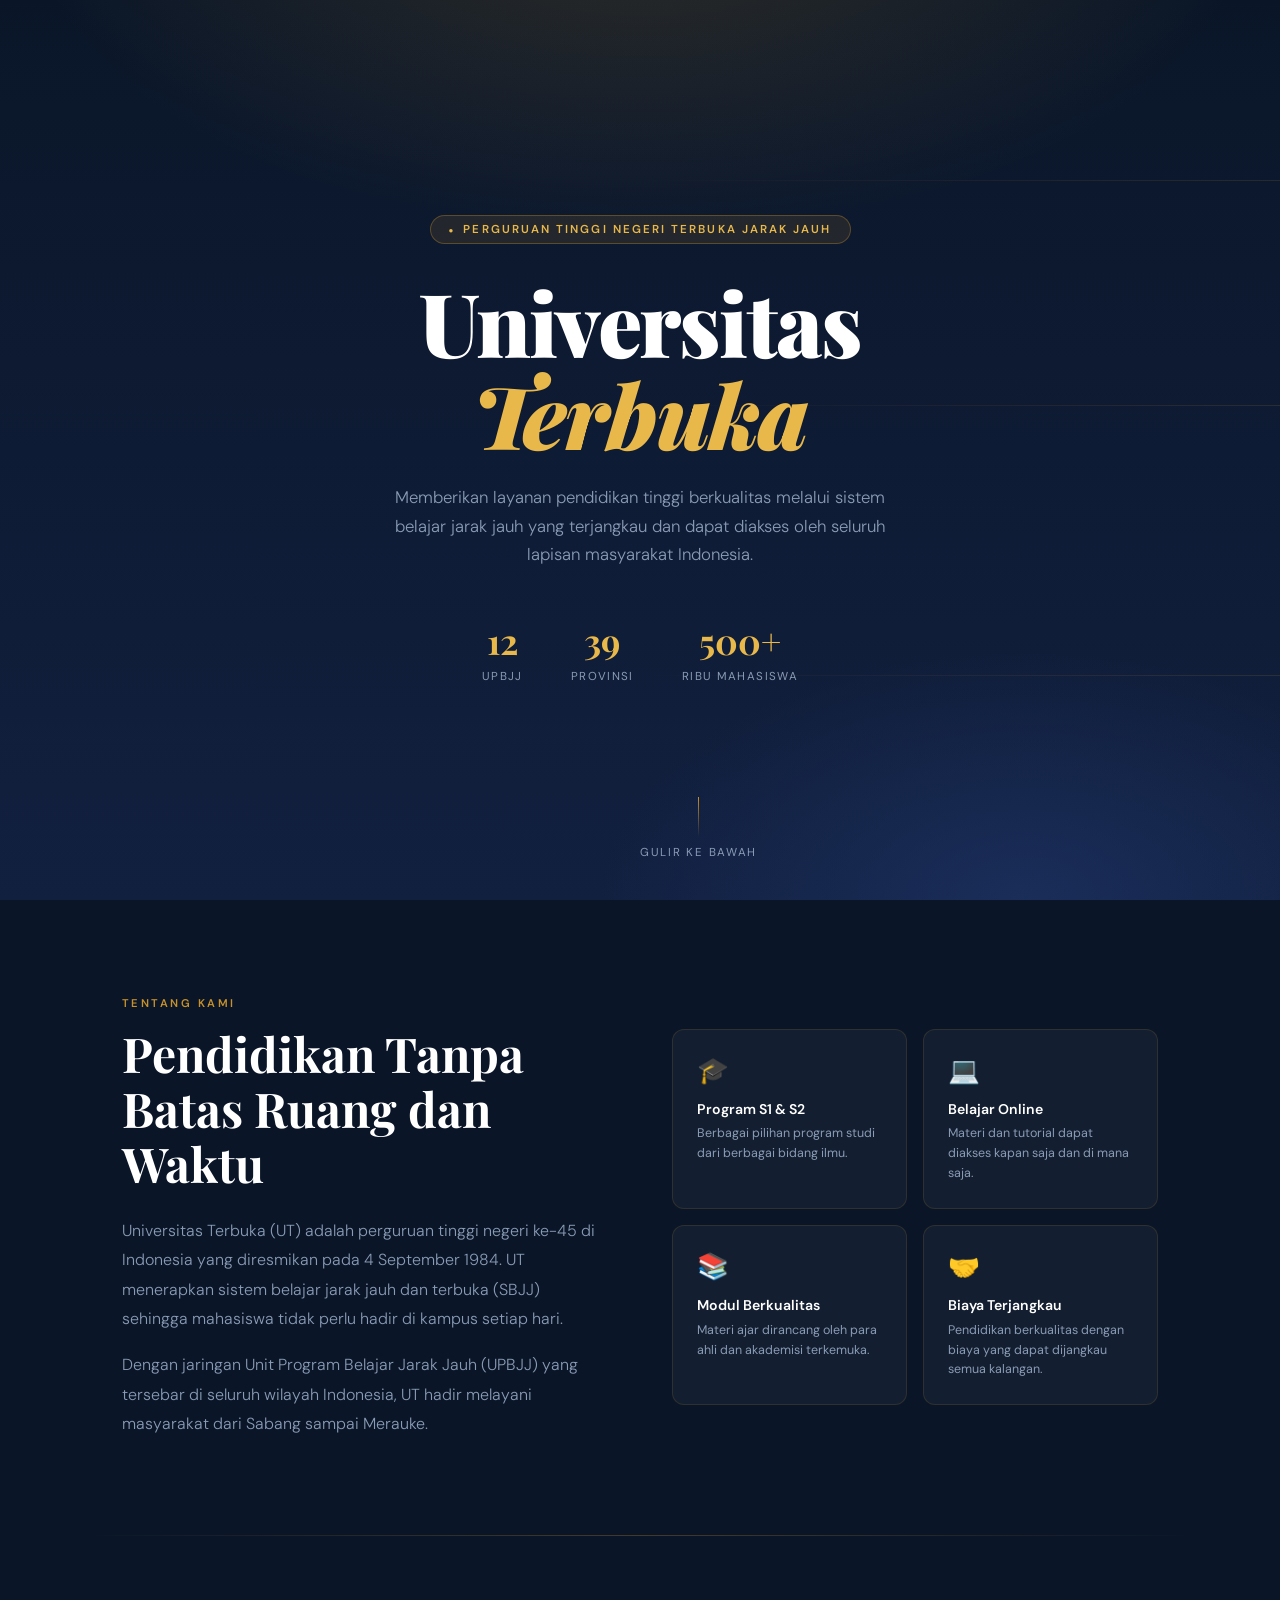
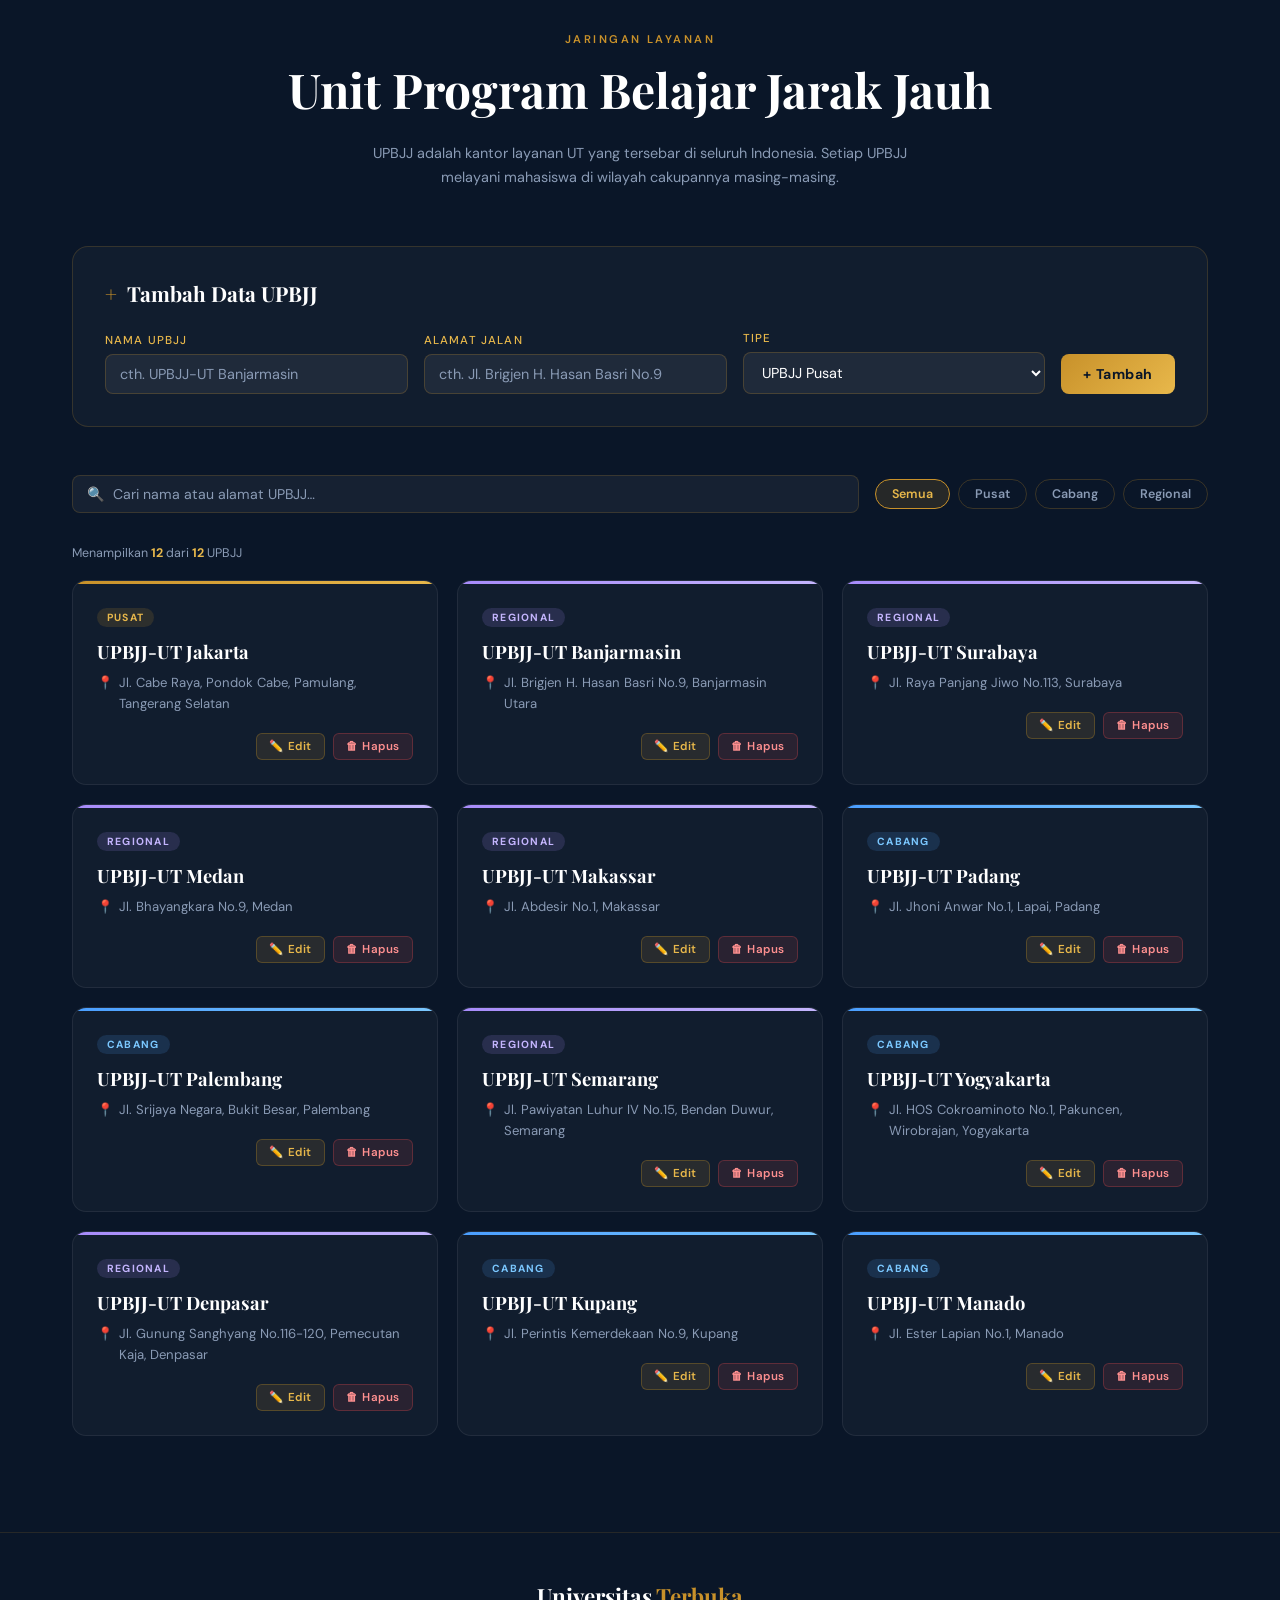
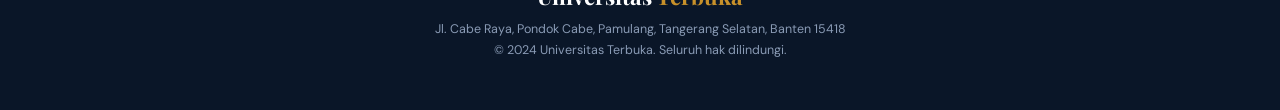
==== index.html @ 346e29a4 "add file via uploads" ====
<!DOCTYPE html>
<html lang="id">
<head>
  <meta charset="UTF-8" />
  <meta name="viewport" content="width=device-width, initial-scale=1.0" />
  <title>Portal UPBJJ Universitas Terbuka</title>

  <!-- Google Fonts -->
  <link href="https://fonts.googleapis.com/css2?family=Playfair+Display:wght@400;700;900&family=DM+Sans:wght@300;400;500;600&display=swap" rel="stylesheet" />

  <!-- Stylesheet -->
  <link rel="stylesheet" href="style.css" />
</head>
<body>

  <!-- ============================================================
       HERO
       ============================================================ -->
  <section class="hero">
    <div class="hero-bg"></div>

    <div class="hero-lines">
      <span></span>
      <span></span>
      <span></span>
    </div>

    <div class="hero-content">
      <div class="badge">Perguruan Tinggi Negeri Terbuka Jarak Jauh</div>

      <h1>Universitas<br /><em>Terbuka</em></h1>

      <p class="hero-sub">
        Memberikan layanan pendidikan tinggi berkualitas melalui sistem belajar
        jarak jauh yang terjangkau dan dapat diakses oleh seluruh lapisan
        masyarakat Indonesia.
      </p>

      <div class="hero-stats">
        <div class="stat-item">
          <span class="stat-num" id="totalCount">0</span>
          <span class="stat-label">UPBJJ</span>
        </div>
        <div class="stat-item">
          <span class="stat-num">39</span>
          <span class="stat-label">Provinsi</span>
        </div>
        <div class="stat-item">
          <span class="stat-num">500+</span>
          <span class="stat-label">Ribu Mahasiswa</span>
        </div>
      </div>
    </div>

    <div class="scroll-hint">
      <div class="scroll-line"></div>
      Gulir ke bawah
    </div>
  </section>

  <!-- ============================================================
       TENTANG UT
       ============================================================ -->
  <section style="position:relative;z-index:1;">
    <div class="about">

      <!-- Teks deskripsi -->
      <div>
        <p class="section-label">Tentang Kami</p>
        <h2 class="section-title">Pendidikan Tanpa Batas Ruang dan Waktu</h2>
        <p class="section-body">
          Universitas Terbuka (UT) adalah perguruan tinggi negeri ke-45 di Indonesia
          yang diresmikan pada 4 September 1984. UT menerapkan sistem belajar jarak
          jauh dan terbuka (SBJJ) sehingga mahasiswa tidak perlu hadir di kampus setiap hari.
        </p>
        <p class="section-body">
          Dengan jaringan Unit Program Belajar Jarak Jauh (UPBJJ) yang tersebar di
          seluruh wilayah Indonesia, UT hadir melayani masyarakat dari Sabang sampai Merauke.
        </p>
      </div>

      <!-- Kartu keunggulan -->
      <div class="about-cards">
        <div class="about-card">
          <div class="about-card-icon">🎓</div>
          <h4>Program S1 &amp; S2</h4>
          <p>Berbagai pilihan program studi dari berbagai bidang ilmu.</p>
        </div>
        <div class="about-card">
          <div class="about-card-icon">💻</div>
          <h4>Belajar Online</h4>
          <p>Materi dan tutorial dapat diakses kapan saja dan di mana saja.</p>
        </div>
        <div class="about-card">
          <div class="about-card-icon">📚</div>
          <h4>Modul Berkualitas</h4>
          <p>Materi ajar dirancang oleh para ahli dan akademisi terkemuka.</p>
        </div>
        <div class="about-card">
          <div class="about-card-icon">🤝</div>
          <h4>Biaya Terjangkau</h4>
          <p>Pendidikan berkualitas dengan biaya yang dapat dijangkau semua kalangan.</p>
        </div>
      </div>

    </div>
  </section>

  <!-- Garis pemisah -->
  <div class="divider" style="max-width:1100px;margin:0 auto;"></div>

  <!-- ============================================================
       UPBJJ — Data & Form
       ============================================================ -->
  <section class="upbjj-section">

    <!-- Judul seksi -->
    <div class="upbjj-header">
      <p class="section-label">Jaringan Layanan</p>
      <h2 class="section-title">Unit Program Belajar Jarak Jauh</h2>
      <p style="color:var(--text-muted);font-size:0.9rem;max-width:540px;margin:0 auto;line-height:1.7;">
        UPBJJ adalah kantor layanan UT yang tersebar di seluruh Indonesia.
        Setiap UPBJJ melayani mahasiswa di wilayah cakupannya masing-masing.
      </p>
    </div>

    <!-- Form tambah UPBJJ -->
    <div class="upbjj-form">
      <div class="form-title"><span>+</span> Tambah Data UPBJJ</div>
      <div class="form-grid">

        <div class="field">
          <label for="inp-nama">Nama UPBJJ</label>
          <input type="text" id="inp-nama" placeholder="cth. UPBJJ-UT Banjarmasin" />
        </div>

        <div class="field">
          <label for="inp-jalan">Alamat Jalan</label>
          <input type="text" id="inp-jalan" placeholder="cth. Jl. Brigjen H. Hasan Basri No.9" />
        </div>

        <div class="field">
          <label for="inp-tipe">Tipe</label>
          <select id="inp-tipe">
            <option value="pusat">UPBJJ Pusat</option>
            <option value="cabang">UPBJJ Cabang</option>
            <option value="regional">UPBJJ Regional</option>
          </select>
        </div>

        <div class="field">
          <button class="btn-add" onclick="addUPBJJ()">+ Tambah</button>
        </div>

      </div>
    </div>

    <!-- Filter & pencarian -->
    <div class="filter-bar">
      <input
        type="text"
        id="search-input"
        placeholder="🔍  Cari nama atau alamat UPBJJ…"
        oninput="renderCards()"
      />
      <div class="filter-chips">
        <button class="chip active" data-type="all"      onclick="setFilter('all', this)">Semua</button>
        <button class="chip"        data-type="pusat"    onclick="setFilter('pusat', this)">Pusat</button>
        <button class="chip"        data-type="cabang"   onclick="setFilter('cabang', this)">Cabang</button>
        <button class="chip"        data-type="regional" onclick="setFilter('regional', this)">Regional</button>
      </div>
    </div>

    <!-- Keterangan jumlah hasil -->
    <div class="count-bar" id="count-bar"></div>

    <!-- Grid kartu UPBJJ -->
    <div class="upbjj-grid" id="upbjj-grid"></div>

  </section>

  <!-- ============================================================
       FOOTER
       ============================================================ -->
  <footer>
    <div class="footer-logo">Universitas <span>Terbuka</span></div>
    <p>
      Jl. Cabe Raya, Pondok Cabe, Pamulang, Tangerang Selatan, Banten 15418<br />
      © 2024 Universitas Terbuka. Seluruh hak dilindungi.
    </p>
  </footer>

  <!-- ============================================================
       MODAL EDIT
       ============================================================ -->
  <div class="modal-overlay" id="edit-modal">
    <div class="modal">
      <h3>Edit Data UPBJJ</h3>
      <div class="modal-fields">

        <div class="field">
          <label for="edit-nama">Nama UPBJJ</label>
          <input type="text" id="edit-nama" placeholder="Nama UPBJJ" />
        </div>

        <div class="field">
          <label for="edit-jalan">Alamat Jalan</label>
          <input type="text" id="edit-jalan" placeholder="Alamat jalan" />
        </div>

        <div class="field">
          <label for="edit-tipe">Tipe</label>
          <select id="edit-tipe">
            <option value="pusat">UPBJJ Pusat</option>
            <option value="cabang">UPBJJ Cabang</option>
            <option value="regional">UPBJJ Regional</option>
          </select>
        </div>

      </div>
      <div class="modal-actions">
        <button class="btn-cancel" onclick="closeModal()">Batal</button>
        <button class="btn-save"   onclick="saveEdit()">Simpan</button>
      </div>
    </div>
  </div>

  <!-- Toast notifikasi -->
  <div class="toast" id="toast"></div>

  <!-- JavaScript -->
  <script src="app.js"></script>

</body>
</html>
---- style.css ----
/* ── CSS VARIABLES ── */
:root {
  --gold: #c8912a;
  --gold-light: #e8b84b;
  --navy: #0a1628;
  --navy-mid: #122040;
  --navy-light: #1c3160;
  --cream: #f5efe0;
  --cream-dark: #e8dfc8;
  --white: #ffffff;
  --text-muted: #8a9bb5;
}

/* ── RESET ── */
* {
  margin: 0;
  padding: 0;
  box-sizing: border-box;
}

/* ── BASE ── */
body {
  font-family: "DM Sans", sans-serif;
  background: var(--navy);
  color: var(--cream);
  min-height: 100vh;
  overflow-x: hidden;
}

/* Noise texture overlay */
body::before {
  content: "";
  position: fixed;
  inset: 0;
  background-image: url("data:image/svg+xml,%3Csvg viewBox='0 0 200 200' xmlns='http://www.w3.org/2000/svg'%3E%3Cfilter id='n'%3E%3CfeTurbulence type='fractalNoise' baseFrequency='0.9' numOctaves='4' stitchTiles='stitch'/%3E%3C/filter%3E%3Crect width='100%25' height='100%25' filter='url(%23n)' opacity='0.04'/%3E%3C/svg%3E");
  pointer-events: none;
  z-index: 0;
  opacity: 0.4;
}

/* ── ANIMATIONS ── */
@keyframes fadeUp {
  from {
    opacity: 0;
    transform: translateY(20px);
  }
  to {
    opacity: 1;
    transform: none;
  }
}

@keyframes scanline {
  0% {
    transform: translateX(-100%);
  }
  100% {
    transform: translateX(100%);
  }
}

@keyframes pulse {
  0%,
  100% {
    opacity: 0.4;
  }
  50% {
    opacity: 1;
  }
}

@keyframes cardIn {
  from {
    opacity: 0;
    transform: translateY(12px);
  }
  to {
    opacity: 1;
    transform: none;
  }
}

@keyframes modalIn {
  from {
    opacity: 0;
    transform: scale(0.94);
  }
  to {
    opacity: 1;
    transform: none;
  }
}

/* ============================================================
   HERO
   ============================================================ */
.hero {
  position: relative;
  min-height: 100vh;
  display: flex;
  flex-direction: column;
  align-items: center;
  justify-content: center;
  text-align: center;
  padding: 4rem 2rem;
  overflow: hidden;
}

.hero-bg {
  position: absolute;
  inset: 0;
  background:
    radial-gradient(
      ellipse 80% 60% at 50% -10%,
      rgba(200, 145, 42, 0.18) 0%,
      transparent 60%
    ),
    radial-gradient(
      ellipse 60% 50% at 80% 100%,
      rgba(28, 49, 96, 0.8) 0%,
      transparent 55%
    ),
    linear-gradient(180deg, var(--navy) 0%, var(--navy-mid) 100%);
  z-index: 0;
}

/* Decorative scan lines */
.hero-lines {
  position: absolute;
  inset: 0;
  z-index: 0;
  overflow: hidden;
}
.hero-lines span {
  position: absolute;
  background: linear-gradient(
    90deg,
    transparent,
    rgba(200, 145, 42, 0.15),
    transparent
  );
  height: 1px;
  width: 100%;
  animation: scanline 6s linear infinite;
}
.hero-lines span:nth-child(1) {
  top: 20%;
  animation-delay: 0s;
}
.hero-lines span:nth-child(2) {
  top: 45%;
  animation-delay: 2s;
}
.hero-lines span:nth-child(3) {
  top: 75%;
  animation-delay: 4s;
}

.hero-content {
  position: relative;
  z-index: 2;
  max-width: 860px;
}

/* Badge pill */
.badge {
  display: inline-flex;
  align-items: center;
  gap: 8px;
  background: rgba(200, 145, 42, 0.12);
  border: 1px solid rgba(200, 145, 42, 0.35);
  color: var(--gold-light);
  font-size: 0.72rem;
  font-weight: 600;
  letter-spacing: 0.18em;
  text-transform: uppercase;
  padding: 6px 18px;
  border-radius: 999px;
  margin-bottom: 2rem;
  animation: fadeUp 0.8s ease both;
}
.badge::before {
  content: "●";
  font-size: 0.5rem;
}

h1 {
  font-family: "Playfair Display", serif;
  font-size: clamp(2.8rem, 7vw, 5.5rem);
  font-weight: 900;
  line-height: 1.05;
  letter-spacing: -0.02em;
  color: var(--white);
  animation: fadeUp 0.8s 0.1s ease both;
}
h1 em {
  font-style: italic;
  color: var(--gold-light);
}

.hero-sub {
  margin-top: 1.4rem;
  font-size: 1.05rem;
  font-weight: 300;
  color: var(--text-muted);
  max-width: 520px;
  margin-left: auto;
  margin-right: auto;
  line-height: 1.7;
  animation: fadeUp 0.8s 0.2s ease both;
}

/* Stats row */
.hero-stats {
  display: flex;
  justify-content: center;
  gap: 3rem;
  margin-top: 3rem;
  animation: fadeUp 0.8s 0.3s ease both;
}
.stat-item {
  text-align: center;
}
.stat-num {
  font-family: "Playfair Display", serif;
  font-size: 2.2rem;
  font-weight: 700;
  color: var(--gold-light);
  display: block;
}
.stat-label {
  font-size: 0.72rem;
  letter-spacing: 0.12em;
  text-transform: uppercase;
  color: var(--text-muted);
}

/* Scroll hint */
.scroll-hint {
  position: absolute;
  bottom: 2.5rem;
  left: 50%;
  transform: translateX(-50%);
  z-index: 2;
  display: flex;
  flex-direction: column;
  align-items: center;
  gap: 8px;
  color: var(--text-muted);
  font-size: 0.72rem;
  letter-spacing: 0.15em;
  text-transform: uppercase;
  animation: fadeUp 1s 0.5s ease both;
}
.scroll-line {
  width: 1px;
  height: 40px;
  background: linear-gradient(to bottom, var(--gold), transparent);
  animation: pulse 2s ease-in-out infinite;
}

/* ============================================================
   ABOUT SECTION
   ============================================================ */
.about {
  position: relative;
  z-index: 1;
  padding: 6rem 2rem;
  max-width: 1100px;
  margin: 0 auto;
  display: grid;
  grid-template-columns: 1fr 1fr;
  gap: 4rem;
  align-items: center;
}

@media (max-width: 768px) {
  .about {
    grid-template-columns: 1fr;
    gap: 2rem;
  }
}

/* Shared section typography */
.section-label {
  font-size: 0.7rem;
  letter-spacing: 0.22em;
  text-transform: uppercase;
  color: var(--gold);
  font-weight: 600;
  margin-bottom: 1rem;
}
.section-title {
  font-family: "Playfair Display", serif;
  font-size: clamp(2rem, 4vw, 3rem);
  font-weight: 700;
  line-height: 1.15;
  color: var(--white);
  margin-bottom: 1.5rem;
}
.section-body {
  color: var(--text-muted);
  line-height: 1.85;
  font-weight: 300;
}
.section-body + .section-body {
  margin-top: 1rem;
}

/* About feature cards */
.about-cards {
  display: grid;
  grid-template-columns: 1fr 1fr;
  gap: 1rem;
}
.about-card {
  background: rgba(255, 255, 255, 0.04);
  border: 1px solid rgba(200, 145, 42, 0.15);
  border-radius: 12px;
  padding: 1.5rem;
  transition:
    border-color 0.3s,
    background 0.3s;
}
.about-card:hover {
  border-color: rgba(200, 145, 42, 0.45);
  background: rgba(200, 145, 42, 0.06);
}
.about-card-icon {
  font-size: 1.6rem;
  margin-bottom: 0.8rem;
}
.about-card h4 {
  font-size: 0.88rem;
  font-weight: 600;
  color: var(--white);
  margin-bottom: 0.4rem;
}
.about-card p {
  font-size: 0.78rem;
  color: var(--text-muted);
  line-height: 1.6;
}

/* Section divider */
.divider {
  width: 100%;
  height: 1px;
  background: linear-gradient(
    90deg,
    transparent,
    rgba(200, 145, 42, 0.3),
    transparent
  );
  margin: 0 auto;
}

/* ============================================================
   UPBJJ SECTION
   ============================================================ */
.upbjj-section {
  position: relative;
  z-index: 1;
  padding: 6rem 2rem;
  max-width: 1200px;
  margin: 0 auto;
}

.upbjj-header {
  text-align: center;
  margin-bottom: 3.5rem;
}

/* ── Input Form ── */
.upbjj-form {
  background: rgba(255, 255, 255, 0.03);
  border: 1px solid rgba(200, 145, 42, 0.2);
  border-radius: 16px;
  padding: 2rem;
  margin-bottom: 3rem;
}

.form-title {
  font-family: "Playfair Display", serif;
  font-size: 1.3rem;
  font-weight: 700;
  color: var(--white);
  margin-bottom: 1.5rem;
  display: flex;
  align-items: center;
  gap: 10px;
}
.form-title span {
  color: var(--gold);
}

.form-grid {
  display: grid;
  grid-template-columns: 1fr 1fr 1fr auto;
  gap: 1rem;
  align-items: end;
}
@media (max-width: 900px) {
  .form-grid {
    grid-template-columns: 1fr 1fr;
  }
}
@media (max-width: 600px) {
  .form-grid {
    grid-template-columns: 1fr;
  }
}

/* Form field */
.field label {
  display: block;
  font-size: 0.72rem;
  letter-spacing: 0.1em;
  text-transform: uppercase;
  color: var(--gold-light);
  margin-bottom: 6px;
  font-weight: 500;
}
.field input,
.field select {
  width: 100%;
  background: rgba(255, 255, 255, 0.06);
  border: 1px solid rgba(200, 145, 42, 0.25);
  border-radius: 8px;
  padding: 10px 14px;
  color: var(--white);
  font-family: "DM Sans", sans-serif;
  font-size: 0.9rem;
  outline: none;
  transition:
    border-color 0.2s,
    background 0.2s;
}
.field input::placeholder {
  color: var(--text-muted);
}
.field input:focus,
.field select:focus {
  border-color: var(--gold);
  background: rgba(200, 145, 42, 0.08);
}
.field select option {
  background: var(--navy-mid);
  color: var(--white);
}

/* Add button */
.btn-add {
  background: linear-gradient(135deg, var(--gold), var(--gold-light));
  color: var(--navy);
  border: none;
  border-radius: 8px;
  padding: 10px 22px;
  font-family: "DM Sans", sans-serif;
  font-size: 0.88rem;
  font-weight: 700;
  cursor: pointer;
  white-space: nowrap;
  letter-spacing: 0.04em;
  transition:
    transform 0.15s,
    box-shadow 0.15s;
  height: 40px;
}
.btn-add:hover {
  transform: translateY(-2px);
  box-shadow: 0 8px 20px rgba(200, 145, 42, 0.4);
}
.btn-add:active {
  transform: translateY(0);
}

/* ── Filter Bar ── */
.filter-bar {
  display: flex;
  gap: 1rem;
  align-items: center;
  flex-wrap: wrap;
  margin-bottom: 2rem;
}
.filter-bar input {
  flex: 1;
  min-width: 200px;
  background: rgba(255, 255, 255, 0.05);
  border: 1px solid rgba(200, 145, 42, 0.2);
  border-radius: 8px;
  padding: 9px 14px;
  color: var(--white);
  font-family: "DM Sans", sans-serif;
  font-size: 0.88rem;
  outline: none;
  transition: border-color 0.2s;
}
.filter-bar input:focus {
  border-color: var(--gold);
}
.filter-bar input::placeholder {
  color: var(--text-muted);
}

.filter-chips {
  display: flex;
  gap: 0.5rem;
  flex-wrap: wrap;
}
.chip {
  padding: 6px 16px;
  border-radius: 999px;
  font-size: 0.78rem;
  font-weight: 600;
  cursor: pointer;
  border: 1px solid rgba(200, 145, 42, 0.25);
  color: var(--text-muted);
  background: transparent;
  font-family: "DM Sans", sans-serif;
  transition: all 0.2s;
}
.chip.active,
.chip:hover {
  background: rgba(200, 145, 42, 0.15);
  border-color: var(--gold);
  color: var(--gold-light);
}

/* Result count */
.count-bar {
  font-size: 0.78rem;
  color: var(--text-muted);
  margin-bottom: 1.2rem;
}
.count-bar strong {
  color: var(--gold-light);
}

/* ── UPBJJ Card Grid ── */
.upbjj-grid {
  display: grid;
  grid-template-columns: repeat(auto-fill, minmax(320px, 1fr));
  gap: 1.2rem;
}

.upbjj-card {
  background: rgba(255, 255, 255, 0.03);
  border: 1px solid rgba(255, 255, 255, 0.07);
  border-radius: 14px;
  padding: 1.5rem;
  position: relative;
  overflow: hidden;
  transition:
    border-color 0.25s,
    transform 0.25s,
    box-shadow 0.25s;
  animation: cardIn 0.4s ease both;
}
.upbjj-card:hover {
  border-color: rgba(200, 145, 42, 0.4);
  transform: translateY(-3px);
  box-shadow: 0 12px 30px rgba(0, 0, 0, 0.4);
}

/* Top color stripe per tipe */
.upbjj-card::before {
  content: "";
  position: absolute;
  top: 0;
  left: 0;
  right: 0;
  height: 3px;
}
.upbjj-card.pusat::before {
  background: linear-gradient(90deg, var(--gold), var(--gold-light));
}
.upbjj-card.cabang::before {
  background: linear-gradient(90deg, #4a9eff, #7bc8ff);
}
.upbjj-card.regional::before {
  background: linear-gradient(90deg, #a78bfa, #c4b5fd);
}

/* Tipe badge inside card */
.card-type-badge {
  display: inline-block;
  font-size: 0.65rem;
  font-weight: 700;
  letter-spacing: 0.12em;
  text-transform: uppercase;
  padding: 3px 10px;
  border-radius: 999px;
  margin-bottom: 0.8rem;
}
.pusat .card-type-badge {
  background: rgba(200, 145, 42, 0.15);
  color: var(--gold-light);
}
.cabang .card-type-badge {
  background: rgba(74, 158, 255, 0.15);
  color: #7bc8ff;
}
.regional .card-type-badge {
  background: rgba(167, 139, 250, 0.15);
  color: #c4b5fd;
}

.card-name {
  font-family: "Playfair Display", serif;
  font-size: 1.15rem;
  font-weight: 700;
  color: var(--white);
  margin-bottom: 0.5rem;
  line-height: 1.3;
}
.card-address {
  font-size: 0.82rem;
  color: var(--text-muted);
  line-height: 1.6;
  display: flex;
  gap: 6px;
}
.card-address::before {
  content: "📍";
  flex-shrink: 0;
}

.card-actions {
  margin-top: 1.2rem;
  display: flex;
  gap: 0.5rem;
  justify-content: flex-end;
}

/* Small action buttons */
.btn-sm {
  font-size: 0.72rem;
  font-weight: 600;
  font-family: "DM Sans", sans-serif;
  padding: 5px 12px;
  border-radius: 6px;
  border: 1px solid transparent;
  cursor: pointer;
  transition: all 0.15s;
  letter-spacing: 0.05em;
}
.btn-edit {
  background: rgba(200, 145, 42, 0.12);
  border-color: rgba(200, 145, 42, 0.3);
  color: var(--gold-light);
}
.btn-edit:hover {
  background: rgba(200, 145, 42, 0.25);
}
.btn-delete {
  background: rgba(255, 80, 80, 0.1);
  border-color: rgba(255, 80, 80, 0.25);
  color: #ff9090;
}
.btn-delete:hover {
  background: rgba(255, 80, 80, 0.2);
}

/* Empty state */
.empty-state {
  grid-column: 1 / -1;
  text-align: center;
  padding: 4rem 2rem;
  color: var(--text-muted);
}
.empty-state .emoji {
  font-size: 3rem;
  margin-bottom: 1rem;
}
.empty-state p {
  font-size: 0.9rem;
}

/* ============================================================
   MODAL
   ============================================================ */
.modal-overlay {
  position: fixed;
  inset: 0;
  background: rgba(0, 0, 0, 0.7);
  backdrop-filter: blur(6px);
  z-index: 100;
  display: none;
  align-items: center;
  justify-content: center;
}
.modal-overlay.open {
  display: flex;
}

.modal {
  background: var(--navy-mid);
  border: 1px solid rgba(200, 145, 42, 0.3);
  border-radius: 16px;
  padding: 2rem;
  width: min(480px, 90vw);
  animation: modalIn 0.25s ease;
}
.modal h3 {
  font-family: "Playfair Display", serif;
  font-size: 1.3rem;
  color: var(--white);
  margin-bottom: 1.5rem;
}
.modal-fields {
  display: flex;
  flex-direction: column;
  gap: 1rem;
}

.modal-actions {
  margin-top: 1.5rem;
  display: flex;
  justify-content: flex-end;
  gap: 0.75rem;
}

.btn-cancel {
  background: transparent;
  border: 1px solid rgba(255, 255, 255, 0.15);
  color: var(--text-muted);
  border-radius: 8px;
  padding: 8px 18px;
  font-family: "DM Sans", sans-serif;
  font-size: 0.88rem;
  cursor: pointer;
  transition: all 0.15s;
}
.btn-cancel:hover {
  border-color: rgba(255, 255, 255, 0.3);
  color: var(--white);
}
.btn-save {
  background: linear-gradient(135deg, var(--gold), var(--gold-light));
  color: var(--navy);
  border: none;
  border-radius: 8px;
  padding: 8px 22px;
  font-family: "DM Sans", sans-serif;
  font-size: 0.88rem;
  font-weight: 700;
  cursor: pointer;
  transition:
    transform 0.15s,
    box-shadow 0.15s;
}
.btn-save:hover {
  transform: translateY(-1px);
  box-shadow: 0 6px 16px rgba(200, 145, 42, 0.4);
}

/* ============================================================
   FOOTER
   ============================================================ */
footer {
  position: relative;
  z-index: 1;
  border-top: 1px solid rgba(200, 145, 42, 0.15);
  padding: 3rem 2rem;
  text-align: center;
}
.footer-logo {
  font-family: "Playfair Display", serif;
  font-size: 1.4rem;
  font-weight: 700;
  color: var(--white);
  margin-bottom: 0.5rem;
}
.footer-logo span {
  color: var(--gold);
}
footer p {
  font-size: 0.78rem;
  color: var(--text-muted);
  line-height: 1.7;
}

/* ============================================================
   TOAST NOTIFICATION
   ============================================================ */
.toast {
  position: fixed;
  bottom: 2rem;
  right: 2rem;
  background: var(--navy-light);
  border: 1px solid rgba(200, 145, 42, 0.4);
  color: var(--cream);
  padding: 12px 22px;
  border-radius: 10px;
  font-size: 0.85rem;
  font-weight: 500;
  z-index: 999;
  transform: translateY(80px);
  opacity: 0;
  transition: all 0.3s ease;
  box-shadow: 0 8px 24px rgba(0, 0, 0, 0.4);
}
.toast.show {
  transform: none;
  opacity: 1;
}
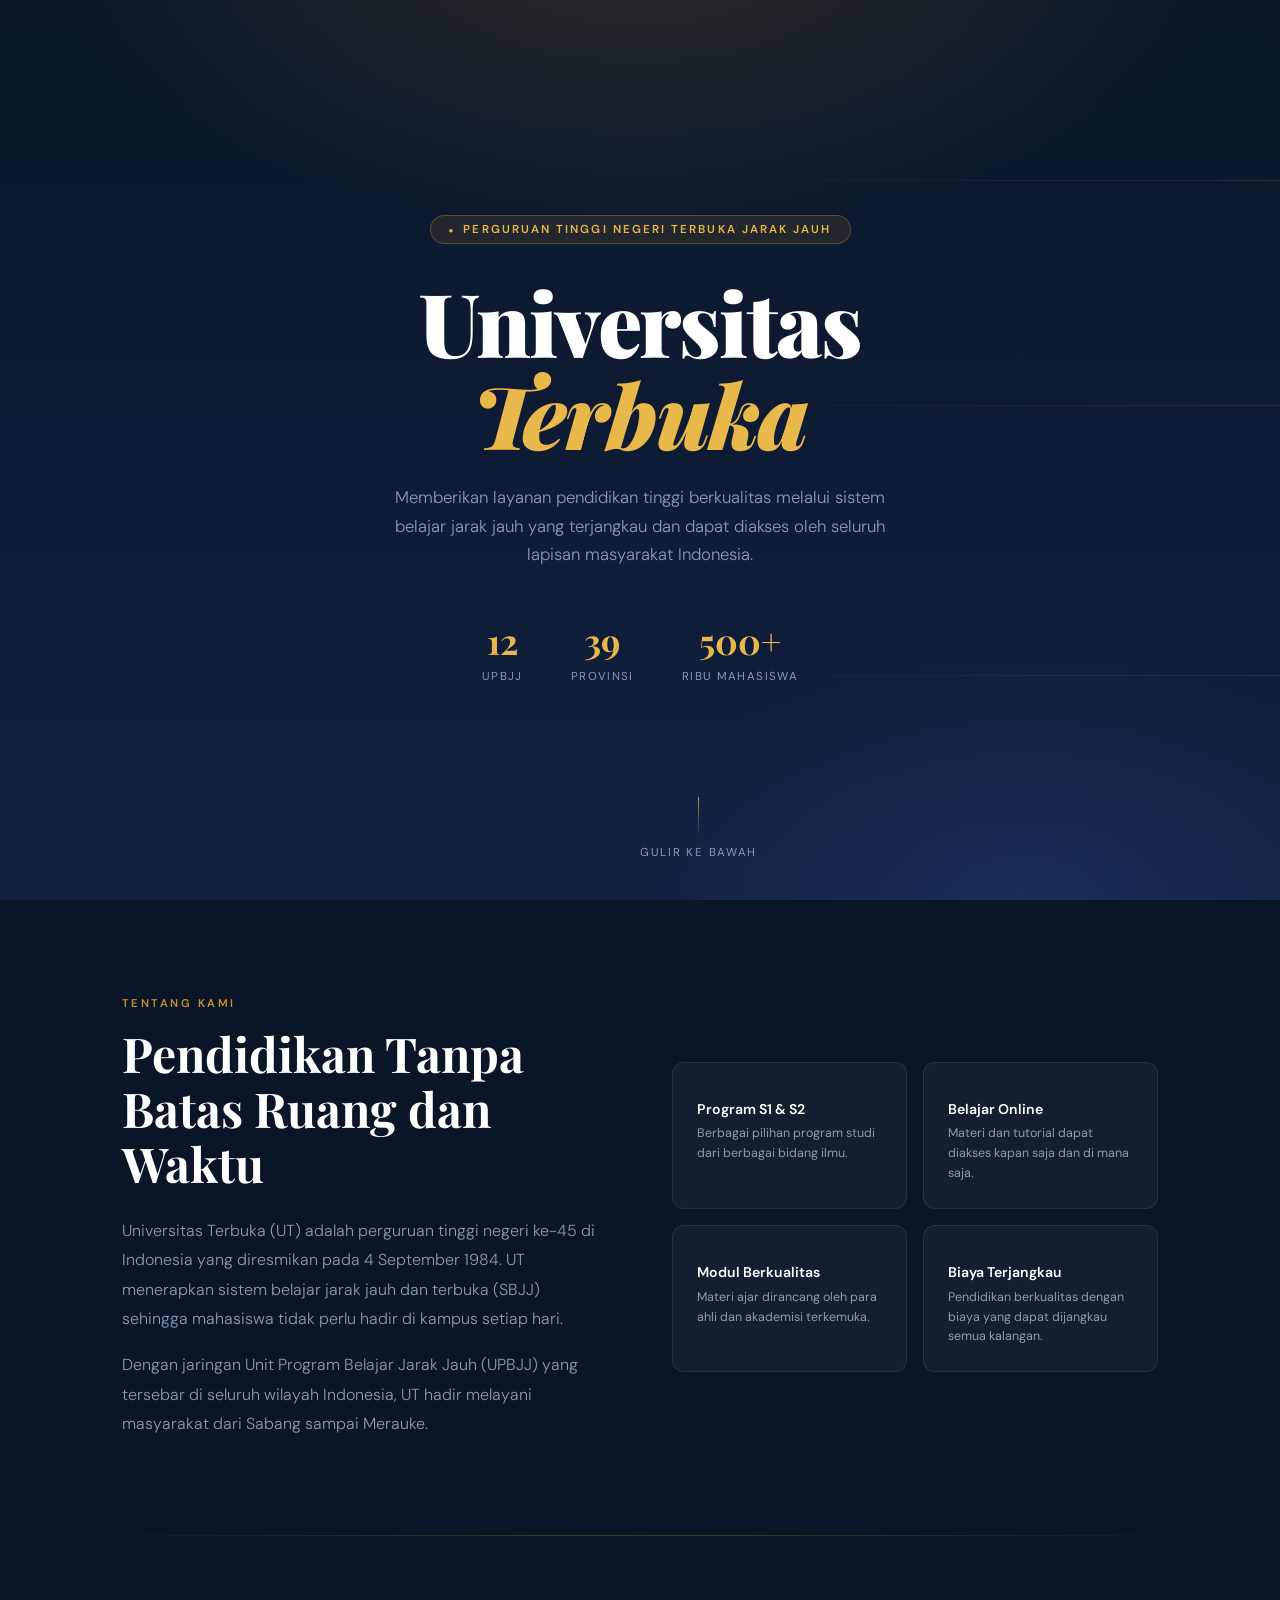
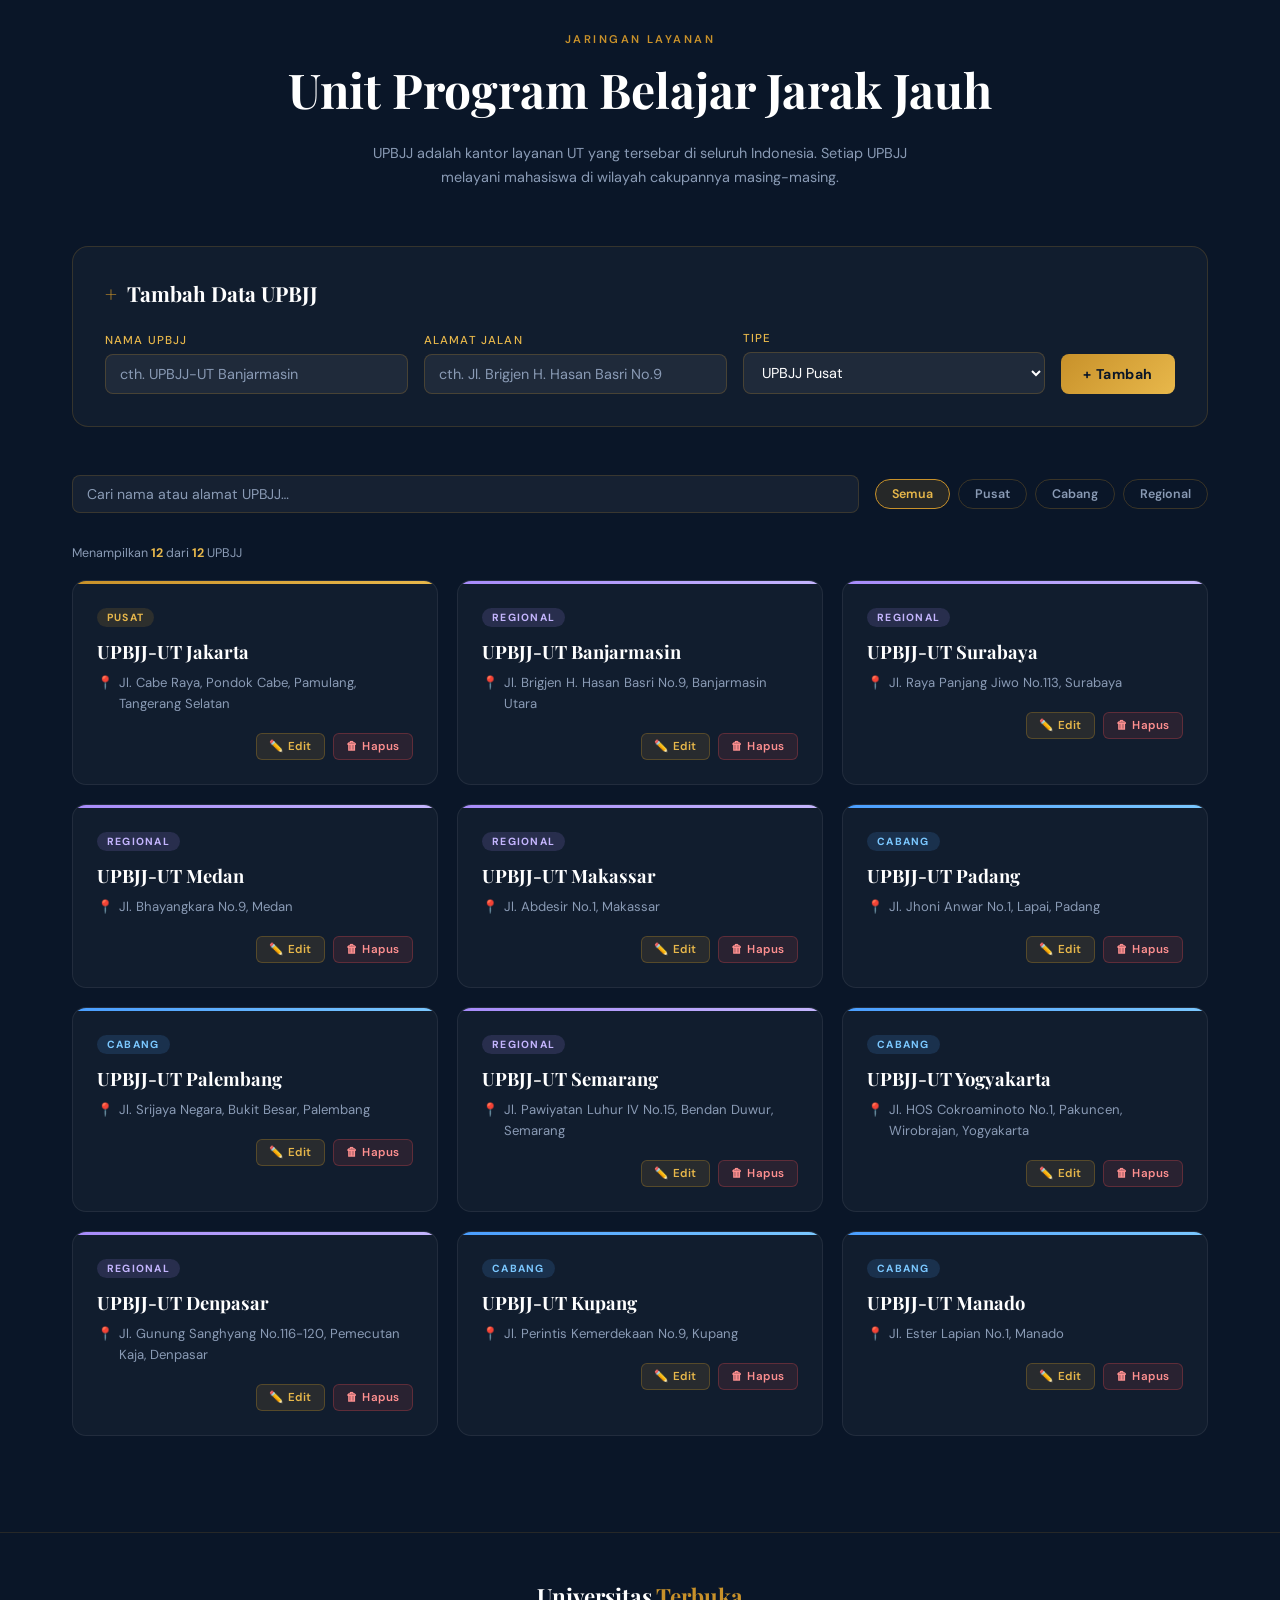
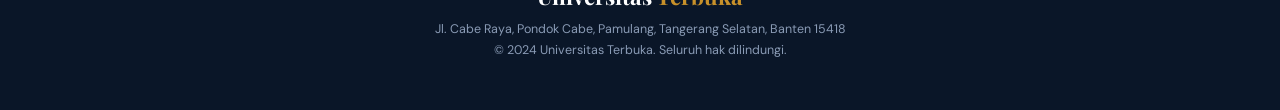
==== commit bd8f0dbb: "disable emoji" ====
--- a/index.html
+++ b/index.html
@@ -82,22 +82,22 @@
       <!-- Kartu keunggulan -->
       <div class="about-cards">
         <div class="about-card">
-          <div class="about-card-icon">🎓</div>
+          <div class="about-card-icon"></div>
           <h4>Program S1 &amp; S2</h4>
           <p>Berbagai pilihan program studi dari berbagai bidang ilmu.</p>
         </div>
         <div class="about-card">
-          <div class="about-card-icon">💻</div>
+          <div class="about-card-icon"></div>
           <h4>Belajar Online</h4>
           <p>Materi dan tutorial dapat diakses kapan saja dan di mana saja.</p>
         </div>
         <div class="about-card">
-          <div class="about-card-icon">📚</div>
+          <div class="about-card-icon"></div>
           <h4>Modul Berkualitas</h4>
           <p>Materi ajar dirancang oleh para ahli dan akademisi terkemuka.</p>
         </div>
         <div class="about-card">
-          <div class="about-card-icon">🤝</div>
+          <div class="about-card-icon"></div>
           <h4>Biaya Terjangkau</h4>
           <p>Pendidikan berkualitas dengan biaya yang dapat dijangkau semua kalangan.</p>
         </div>
@@ -160,7 +160,7 @@
       <input
         type="text"
         id="search-input"
-        placeholder="🔍  Cari nama atau alamat UPBJJ…"
+        placeholder="Cari nama atau alamat UPBJJ…"
         oninput="renderCards()"
       />
       <div class="filter-chips">
